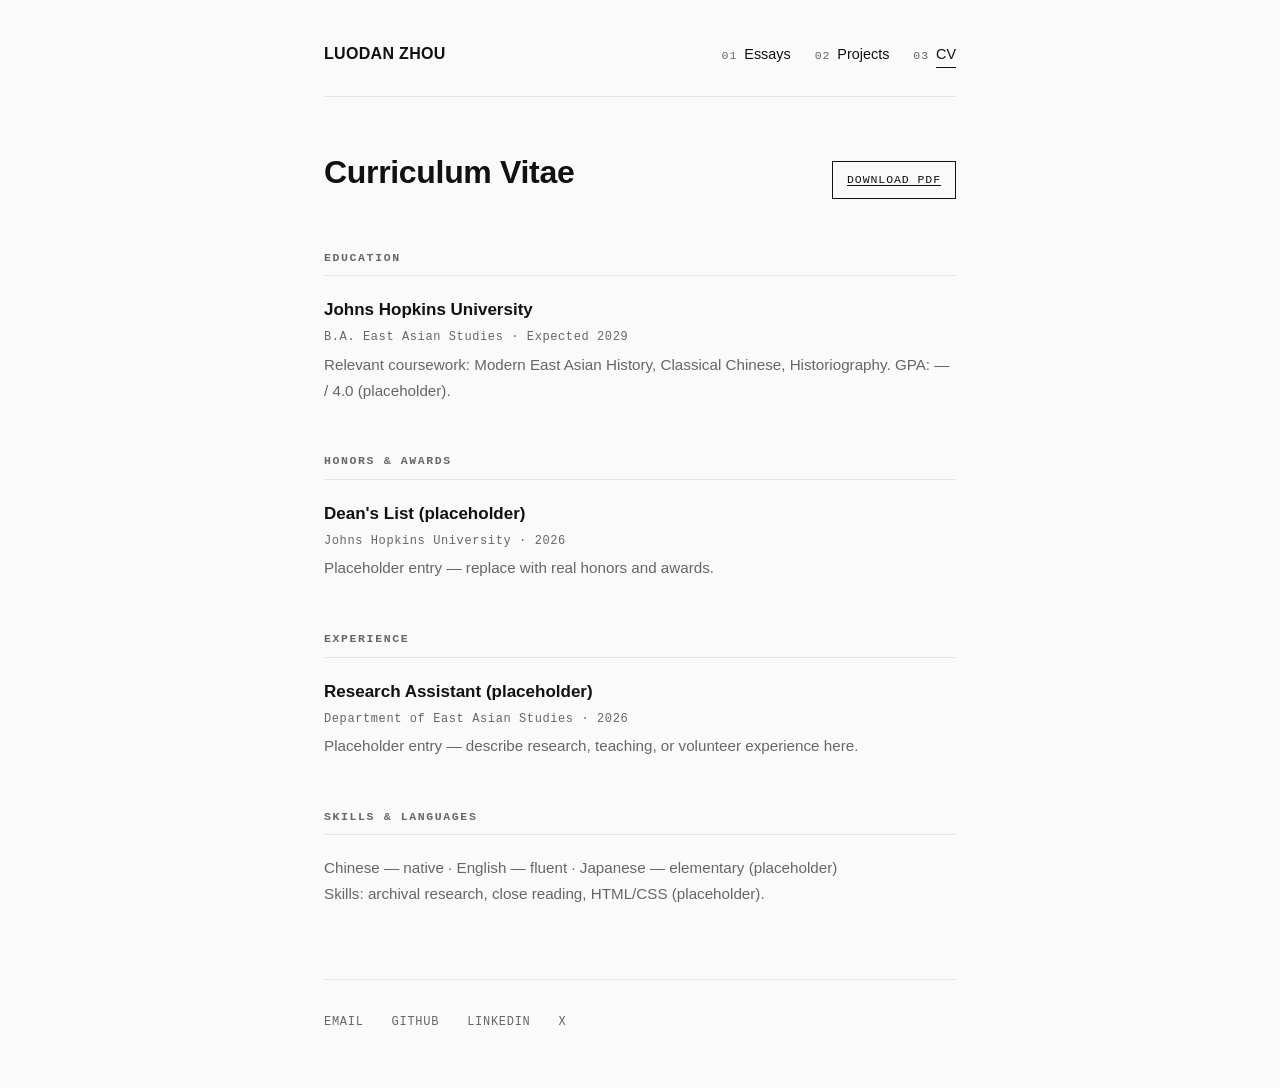
==== cv/index.html @ 75e3056e "Initial site: personal academic website for Luodan Zhou Swiss-minimalist monochrome static site: hom" ====
<!DOCTYPE html>
<html lang="en">
<head>
  <meta charset="utf-8">
  <meta name="viewport" content="width=device-width, initial-scale=1">
  <title>CV — Luodan Zhou</title>
  <meta name="description" content="Curriculum vitae of Luodan Zhou.">
  <link rel="stylesheet" href="/assets/style.css">
</head>
<body>
  <div class="wrap">
    <header class="site-header">
      <a class="logo" href="/">Luodan Zhou</a>
      <nav class="nav">
        <a href="/essays/"><span class="num">01</span><span class="label">Essays</span></a>
        <a href="/projects/"><span class="num">02</span><span class="label">Projects</span></a>
        <a href="/cv/" aria-current="page"><span class="num">03</span><span class="label">CV</span></a>
      </nav>
    </header>

    <main class="content">
      <div class="cv-header">
        <h1>Curriculum Vitae</h1>
        <a class="btn" href="/assets/cv.pdf">Download PDF</a>
      </div>
      <!-- Placeholder CV — replace with real details. -->

      <section>
        <h2 class="section-title">Education</h2>
        <div class="cv-entry">
          <div class="role">Johns Hopkins University</div>
          <div class="meta">B.A. East Asian Studies · Expected 2029</div>
          <div class="detail">Relevant coursework: Modern East Asian History, Classical Chinese, Historiography. GPA: — / 4.0 (placeholder).</div>
        </div>
      </section>

      <section>
        <h2 class="section-title">Honors &amp; Awards</h2>
        <div class="cv-entry">
          <div class="role">Dean's List (placeholder)</div>
          <div class="meta">Johns Hopkins University · 2026</div>
          <div class="detail">Placeholder entry — replace with real honors and awards.</div>
        </div>
      </section>

      <section>
        <h2 class="section-title">Experience</h2>
        <div class="cv-entry">
          <div class="role">Research Assistant (placeholder)</div>
          <div class="meta">Department of East Asian Studies · 2026</div>
          <div class="detail">Placeholder entry — describe research, teaching, or volunteer experience here.</div>
        </div>
      </section>

      <section>
        <h2 class="section-title">Skills &amp; Languages</h2>
        <div class="cv-entry">
          <div class="detail">Chinese — native · English — fluent · Japanese — elementary (placeholder)</div>
          <div class="detail">Skills: archival research, close reading, HTML/CSS (placeholder).</div>
        </div>
      </section>
    </main>

    <footer class="site-footer">
      <a href="mailto:lzhou@jhu.edu">Email</a>
      <a href="https://github.com/yuanqili2027-creator">GitHub</a>
      <a href="#">LinkedIn</a>
      <a href="#">X</a>
    </footer>
  </div>
</body>
</html>
---- assets/style.css ----
/* ============================================================
   Personal academic website — shared stylesheet
   Design system: Swiss minimalism, strictly monochrome.
   Colors: bg #fafafa, text #111, secondary #666, hairline #e5e5e5.
   NO accent colors anywhere.
   ============================================================ */

:root {
  --bg: #fafafa;
  --text: #111;
  --secondary: #666;
  --hairline: #e5e5e5;
  --column: 680px;
  --sans: -apple-system, "Helvetica Neue", Helvetica, Inter, Arial,
    "PingFang SC", "Hiragino Sans GB", sans-serif;
  --mono: "SF Mono", Menlo, monospace;
}

* {
  box-sizing: border-box;
}

html {
  -webkit-text-size-adjust: 100%;
}

body {
  margin: 0;
  background: var(--bg);
  color: var(--text);
  font-family: var(--sans);
  font-size: 17px;
  line-height: 1.7;
  -webkit-font-smoothing: antialiased;
  text-rendering: optimizeLegibility;
}

.wrap {
  max-width: var(--column);
  margin: 0 auto;
  padding: 0 24px;
}

/* ---------- Header / navigation ---------- */

.site-header {
  padding: 40px 0 28px;
  border-bottom: 1px solid var(--hairline);
  margin-bottom: 48px;
  display: flex;
  flex-wrap: wrap;
  align-items: baseline;
  justify-content: space-between;
  gap: 16px 24px;
}

.logo {
  font-size: 1rem;
  font-weight: 600;
  letter-spacing: 0.02em;
  text-transform: uppercase;
  text-decoration: none;
  color: var(--text);
}

.logo:hover {
  opacity: 0.6;
}

nav.nav {
  display: flex;
  gap: 24px;
  font-size: 0.9rem;
}

nav.nav a {
  text-decoration: none;
  color: var(--text);
  display: inline-flex;
  gap: 7px;
  align-items: baseline;
}

nav.nav a .num {
  font-family: var(--mono);
  font-size: 0.72rem;
  letter-spacing: 0.08em;
  color: var(--secondary);
}

nav.nav a .label {
  border-bottom: 1px solid transparent;
  padding-bottom: 1px;
}

nav.nav a:hover .label,
nav.nav a[aria-current="page"] .label {
  border-bottom-color: var(--text);
}

/* ---------- Generic links ---------- */

a {
  color: var(--text);
}

.content a {
  color: var(--text);
  text-decoration: underline;
  text-decoration-thickness: 1px;
  text-underline-offset: 2px;
}

.content a:hover {
  text-decoration-thickness: 2px;
}

/* ---------- Home / hero ---------- */

.hero {
  margin-bottom: 56px;
}

.hero-name {
  font-size: clamp(2.6rem, 9vw, 3.8rem);
  line-height: 1.02;
  letter-spacing: -0.02em;
  text-transform: uppercase;
  margin: 0 0 12px;
  font-weight: 700;
}

.hero-cn {
  font-size: 1.05rem;
  color: var(--secondary);
  margin: 0 0 4px;
}

.hero-affil {
  font-size: 1rem;
  color: var(--secondary);
  margin: 0 0 28px;
}

.hero-layout {
  display: flex;
  gap: 32px;
  align-items: flex-start;
  flex-wrap: wrap;
}

.hero-text {
  flex: 1 1 340px;
}

/* Pure-CSS portrait placeholder (swap for a real photo later) */
.portrait {
  flex: 0 0 auto;
  width: 150px;
  height: 190px;
  background: repeating-linear-gradient(
      45deg,
      #ededed,
      #ededed 10px,
      #e5e5e5 10px,
      #e5e5e5 20px
    );
  border: 1px solid var(--hairline);
  display: flex;
  align-items: flex-end;
  justify-content: center;
  filter: grayscale(100%);
}

.portrait span {
  font-family: var(--mono);
  font-size: 0.68rem;
  letter-spacing: 0.1em;
  text-transform: uppercase;
  color: var(--secondary);
  background: var(--bg);
  padding: 3px 7px;
  margin-bottom: 8px;
}

.bio p {
  margin: 0 0 14px;
}

/* ---------- Sections ---------- */

section {
  margin: 48px 0;
}

.section-title {
  font-family: var(--mono);
  font-size: 0.72rem;
  letter-spacing: 0.14em;
  text-transform: uppercase;
  color: var(--secondary);
  margin: 0 0 20px;
  padding-bottom: 8px;
  border-bottom: 1px solid var(--hairline);
}

.interests {
  list-style: none;
  padding: 0;
  margin: 0;
}

.interests li {
  padding: 8px 0;
  border-bottom: 1px solid var(--hairline);
}

.interests li:last-child {
  border-bottom: none;
}

/* ---------- Essay / row listings ---------- */

.year-heading {
  font-family: var(--mono);
  font-size: 0.85rem;
  letter-spacing: 0.1em;
  color: var(--secondary);
  margin: 40px 0 8px;
}

.row-list {
  list-style: none;
  padding: 0;
  margin: 0;
}

.row {
  display: grid;
  grid-template-columns: 108px 1fr;
  gap: 4px 20px;
  padding: 18px 0;
  border-bottom: 1px solid var(--hairline);
}

.row .date {
  font-family: var(--mono);
  font-size: 0.75rem;
  letter-spacing: 0.06em;
  color: var(--secondary);
  padding-top: 3px;
}

.row .row-title {
  font-size: 1.05rem;
  text-decoration: none;
  color: var(--text);
  border-bottom: 1px solid transparent;
  display: inline;
}

.row .row-title:hover {
  border-bottom-color: var(--text);
}

.row .summary {
  grid-column: 2;
  color: var(--secondary);
  font-size: 0.92rem;
  margin-top: 3px;
}

/* ---------- Article ---------- */

.back-link {
  font-family: var(--mono);
  font-size: 0.75rem;
  letter-spacing: 0.06em;
  text-decoration: none;
  color: var(--secondary);
  display: inline-block;
  margin-bottom: 32px;
}

.back-link:hover {
  color: var(--text);
}

.article-title {
  font-size: clamp(1.8rem, 5vw, 2.4rem);
  line-height: 1.15;
  letter-spacing: -0.01em;
  margin: 0 0 12px;
  font-weight: 700;
}

.article-date {
  font-family: var(--mono);
  font-size: 0.75rem;
  letter-spacing: 0.08em;
  color: var(--secondary);
  margin: 0 0 40px;
}

.article-body {
  font-size: 1.02rem;
  line-height: 1.8;
}

.article-body p {
  margin: 0 0 22px;
}

/* CJK-friendly reading for Chinese essays */
.article-body.cjk {
  line-height: 1.9;
  letter-spacing: 0.01em;
}

/* ---------- CV ---------- */

.cv-header {
  display: flex;
  align-items: baseline;
  justify-content: space-between;
  flex-wrap: wrap;
  gap: 16px;
  margin-bottom: 8px;
}

.cv-header h1 {
  font-size: 2rem;
  margin: 0;
  letter-spacing: -0.01em;
}

.btn {
  font-family: var(--mono);
  font-size: 0.72rem;
  letter-spacing: 0.08em;
  text-transform: uppercase;
  text-decoration: none;
  color: var(--text);
  border: 1px solid var(--text);
  padding: 8px 14px;
  white-space: nowrap;
}

.btn:hover {
  background: var(--text);
  color: var(--bg);
}

.cv-entry {
  margin-bottom: 22px;
}

.cv-entry .role {
  font-weight: 600;
}

.cv-entry .meta {
  font-family: var(--mono);
  font-size: 0.75rem;
  letter-spacing: 0.05em;
  color: var(--secondary);
  margin: 2px 0 4px;
}

.cv-entry .detail {
  color: var(--secondary);
  font-size: 0.95rem;
}

/* ---------- Footer ---------- */

.site-footer {
  border-top: 1px solid var(--hairline);
  margin-top: 72px;
  padding: 32px 0 56px;
  display: flex;
  flex-wrap: wrap;
  gap: 20px 28px;
  font-size: 0.85rem;
}

.site-footer a {
  font-family: var(--mono);
  font-size: 0.75rem;
  letter-spacing: 0.06em;
  text-transform: uppercase;
  text-decoration: none;
  color: var(--secondary);
}

.site-footer a:hover {
  color: var(--text);
}

/* ---------- Responsive ---------- */

@media (max-width: 560px) {
  body {
    font-size: 16px;
  }
  .site-header {
    padding: 28px 0 20px;
    margin-bottom: 36px;
  }
  nav.nav {
    gap: 16px;
  }
  .row {
    grid-template-columns: 1fr;
    gap: 4px;
  }
  .row .summary {
    grid-column: 1;
  }
  .portrait {
    width: 120px;
    height: 150px;
  }
}
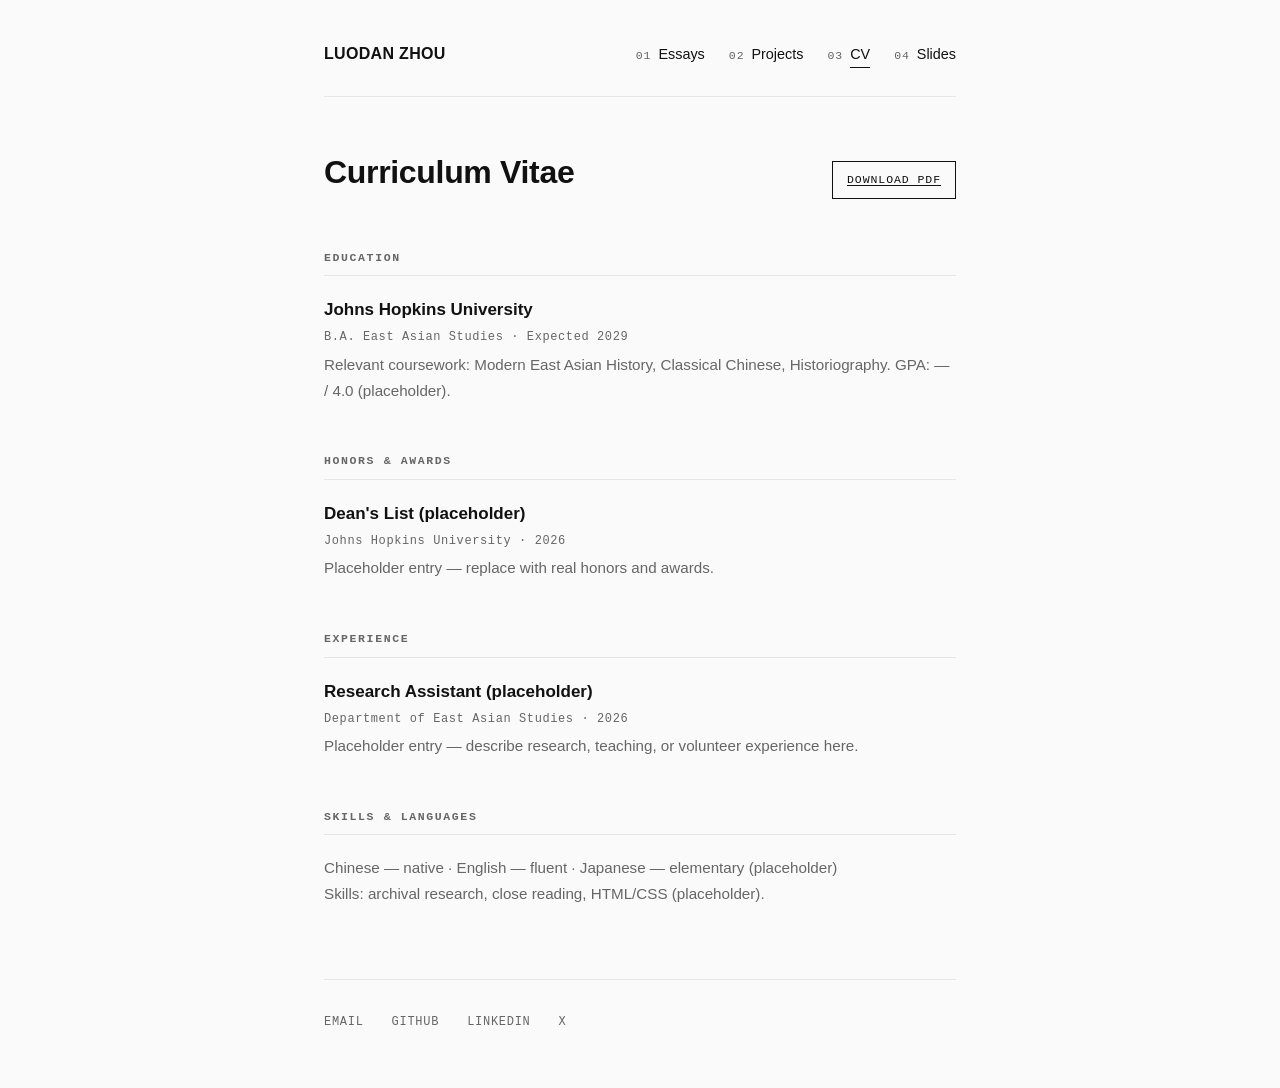
==== commit 4d9c487c: "Add Slides section linking to slide-deck repos Co-Authored-By: Claude Fable 5 <noreply@anthropic.com" ====
--- a/cv/index.html
+++ b/cv/index.html
@@ -15,6 +15,7 @@
         <a href="/essays/"><span class="num">01</span><span class="label">Essays</span></a>
         <a href="/projects/"><span class="num">02</span><span class="label">Projects</span></a>
         <a href="/cv/" aria-current="page"><span class="num">03</span><span class="label">CV</span></a>
+        <a href="/slides/"><span class="num">04</span><span class="label">Slides</span></a>
       </nav>
     </header>
 
